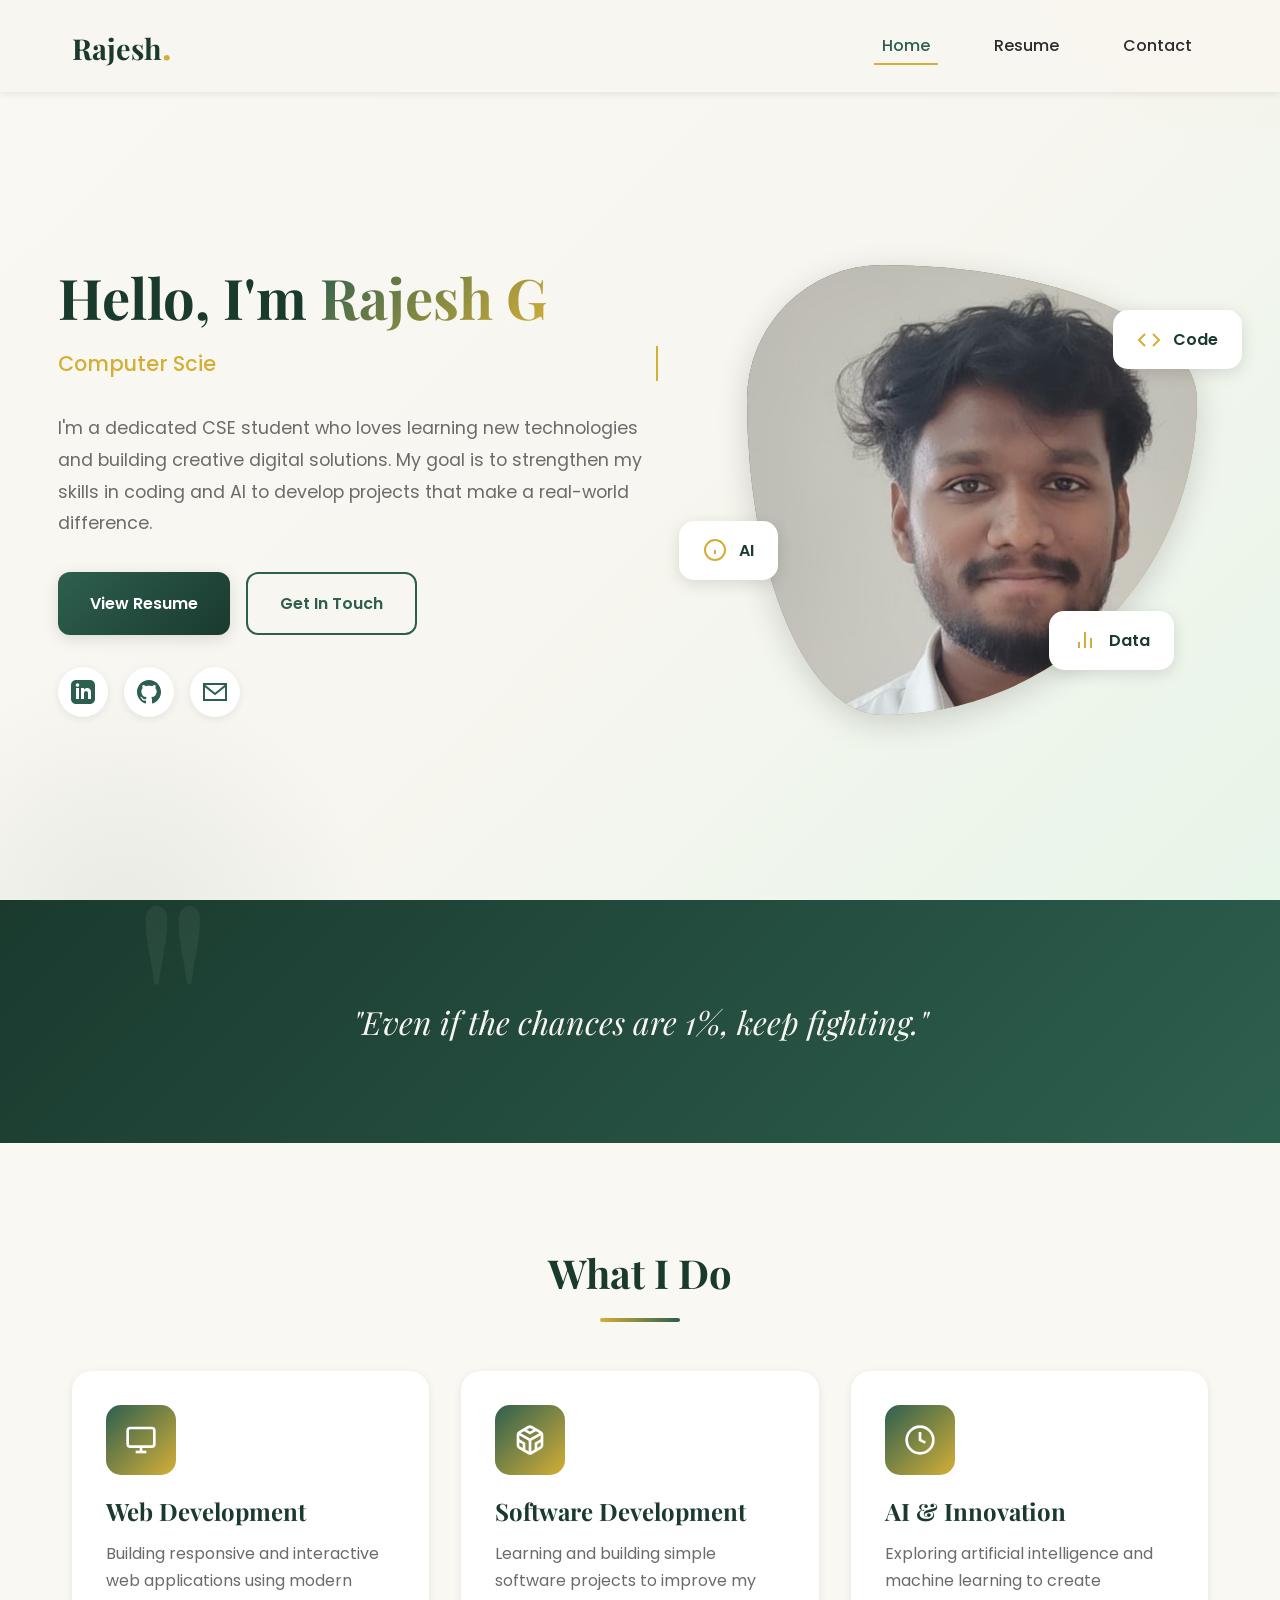
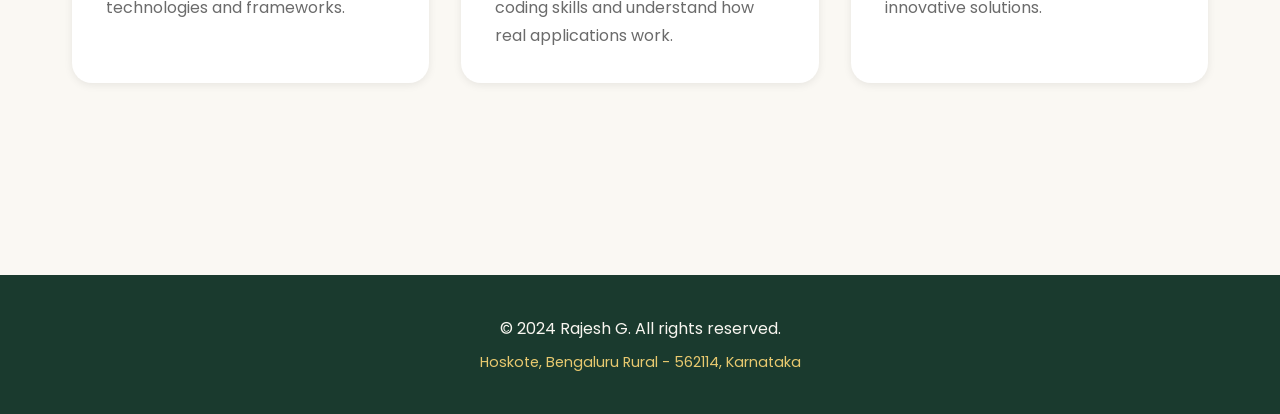
==== index.html @ d1fc24f6 "Add files via upload" ====
<!DOCTYPE html>
<html lang="en">
<head>
    <meta charset="UTF-8">
    <meta name="viewport" content="width=device-width, initial-scale=1.0">
    <title>Rajesh G - Portfolio</title>
    <link rel="stylesheet" href="styles.css">
    <link rel="preconnect" href="https://fonts.googleapis.com">
    <link rel="preconnect" href="https://fonts.gstatic.com" crossorigin>
    <link href="https://fonts.googleapis.com/css2?family=Playfair+Display:wght@400;600;700&family=Poppins:wght@300;400;500;600;700&display=swap" rel="stylesheet">
</head>
<body>
    <!-- Navigation -->
    <nav class="navbar">
        <div class="nav-container">
            <div class="logo">
                <span class="logo-text">Rajesh<span class="logo-accent">.</span></span>
            </div>
            <ul class="nav-menu">
                <li><a href="index.html" class="nav-link active">Home</a></li>
                <li><a href="resume.html" class="nav-link">Resume</a></li>
                <li><a href="contact.html" class="nav-link">Contact</a></li>
            </ul>
            <div class="hamburger">
                <span></span>
                <span></span>
                <span></span>
            </div>
        </div>
    </nav>

    <!-- Hero Section -->
    <section class="hero">
        <div class="hero-background"></div>
        <div class="container hero-content">
            <div class="hero-text">
                <h1 class="hero-title">
                    Hello, I'm <span class="gradient-text">Rajesh G</span>
                </h1>
                <p class="hero-subtitle">Computer Science Engineering Student</p>
                <p class="hero-description">
                    I'm a dedicated CSE student who loves learning new technologies and building creative digital solutions. My goal is to strengthen my skills in coding and AI to develop projects that make a real-world difference.
                </p>
                <div class="hero-buttons">
                    <a href="resume.html" class="btn btn-primary">View Resume</a>
                    <a href="contact.html" class="btn btn-secondary">Get In Touch</a>
                </div>
                <div class="social-links">
                    <a href="https://www.linkedin.com/in/rajesh-g-004972327/" target="_blank" class="social-icon">
                        <svg xmlns="http://www.w3.org/2000/svg" width="24" height="24" viewBox="0 0 24 24" fill="currentColor">
                            <path d="M19 0h-14c-2.761 0-5 2.239-5 5v14c0 2.761 2.239 5 5 5h14c2.762 0 5-2.239 5-5v-14c0-2.761-2.238-5-5-5zm-11 19h-3v-11h3v11zm-1.5-12.268c-.966 0-1.75-.79-1.75-1.764s.784-1.764 1.75-1.764 1.75.79 1.75 1.764-.783 1.764-1.75 1.764zm13.5 12.268h-3v-5.604c0-3.368-4-3.113-4 0v5.604h-3v-11h3v1.765c1.396-2.586 7-2.777 7 2.476v6.759z"/>
                        </svg>
                    </a>
                    <a href="https://github.com/Rajeshkumar80" target="_blank" class="social-icon">
                        <svg xmlns="http://www.w3.org/2000/svg" width="24" height="24" viewBox="0 0 24 24" fill="currentColor">
                            <path d="M12 0c-6.626 0-12 5.373-12 12 0 5.302 3.438 9.8 8.207 11.387.599.111.793-.261.793-.577v-2.234c-3.338.726-4.033-1.416-4.033-1.416-.546-1.387-1.333-1.756-1.333-1.756-1.089-.745.083-.729.083-.729 1.205.084 1.839 1.237 1.839 1.237 1.07 1.834 2.807 1.304 3.492.997.107-.775.418-1.305.762-1.604-2.665-.305-5.467-1.334-5.467-5.931 0-1.311.469-2.381 1.236-3.221-.124-.303-.535-1.524.117-3.176 0 0 1.008-.322 3.301 1.23.957-.266 1.983-.399 3.003-.404 1.02.005 2.047.138 3.006.404 2.291-1.552 3.297-1.23 3.297-1.23.653 1.653.242 2.874.118 3.176.77.84 1.235 1.911 1.235 3.221 0 4.609-2.807 5.624-5.479 5.921.43.372.823 1.102.823 2.222v3.293c0 .319.192.694.801.576 4.765-1.589 8.199-6.086 8.199-11.386 0-6.627-5.373-12-12-12z"/>
                        </svg>
                    </a>
                    <a href="mailto:rajesh752791@gmail.com" class="social-icon">
                        <svg xmlns="http://www.w3.org/2000/svg" width="24" height="24" viewBox="0 0 24 24" fill="currentColor">
                            <path d="M0 3v18h24v-18h-24zm21.518 2l-9.518 7.713-9.518-7.713h19.036zm-19.518 14v-11.817l10 8.104 10-8.104v11.817h-20z"/>
                        </svg>
                    </a>
                </div>
            </div>
            <div class="hero-image">
                <div class="image-wrapper">
                    <div class="image-placeholder">
                        <!-- Replace this div with your photo -->
                        <img src="profile.jpg" alt="Rajesh G" class="profile-photo">
                    </div>
                    <div class="floating-card card-1">
                        <svg xmlns="http://www.w3.org/2000/svg" width="24" height="24" viewBox="0 0 24 24" fill="none" stroke="currentColor" stroke-width="2">
                            <polyline points="16 18 22 12 16 6"></polyline>
                            <polyline points="8 6 2 12 8 18"></polyline>
                        </svg>
                        <span>Code</span>
                    </div>
                    <div class="floating-card card-2">
                        <svg xmlns="http://www.w3.org/2000/svg" width="24" height="24" viewBox="0 0 24 24" fill="none" stroke="currentColor" stroke-width="2">
                            <circle cx="12" cy="12" r="10"></circle>
                            <path d="M12 16v-4"></path>
                            <path d="M12 8h.01"></path>
                        </svg>
                        <span>AI</span>
                    </div>
                    <div class="floating-card card-3">
                        <svg xmlns="http://www.w3.org/2000/svg" width="24" height="24" viewBox="0 0 24 24" fill="none" stroke="currentColor" stroke-width="2">
                            <path d="M18 20V10"></path>
                            <path d="M12 20V4"></path>
                            <path d="M6 20v-6"></path>
                        </svg>
                        <span>Data</span>
                    </div>
                </div>
            </div>
        </div>
    </section>

    <!-- Quote Section -->
    <section class="quote-section">
        <div class="container">
            <blockquote class="quote">
                <p>"Even if the chances are 1%, keep fighting."</p>
            </blockquote>
        </div>
    </section>

    <!-- Highlights Section -->
    <section class="highlights">
        <div class="container">
            <h2 class="section-title">What I Do</h2>
            <div class="highlights-grid">
                <div class="highlight-card">
                    <div class="highlight-icon">
                        <svg xmlns="http://www.w3.org/2000/svg" width="32" height="32" viewBox="0 0 24 24" fill="none" stroke="currentColor" stroke-width="2">
                            <rect x="2" y="3" width="20" height="14" rx="2" ry="2"></rect>
                            <line x1="8" y1="21" x2="16" y2="21"></line>
                            <line x1="12" y1="17" x2="12" y2="21"></line>
                        </svg>
                    </div>
                    <h3>Web Development</h3>
                    <p>Building responsive and interactive web applications using modern technologies and frameworks.</p>
                </div>
                <div class="highlight-card">
                    <div class="highlight-icon">
                        <svg xmlns="http://www.w3.org/2000/svg" width="32" height="32" viewBox="0 0 24 24" fill="none" stroke="currentColor" stroke-width="2">
                            <path d="M21 16V8a2 2 0 0 0-1-1.73l-7-4a2 2 0 0 0-2 0l-7 4A2 2 0 0 0 3 8v8a2 2 0 0 0 1 1.73l7 4a2 2 0 0 0 2 0l7-4A2 2 0 0 0 21 16z"></path>
                            <polyline points="7.5 4.21 12 6.81 16.5 4.21"></polyline>
                            <polyline points="7.5 19.79 7.5 14.6 3 12"></polyline>
                            <polyline points="21 12 16.5 14.6 16.5 19.79"></polyline>
                            <polyline points="3.27 6.96 12 12.01 20.73 6.96"></polyline>
                            <line x1="12" y1="22.08" x2="12" y2="12"></line>
                        </svg>
                    </div>
                   <h3>Software Development</h3>
                    <p>Learning and building simple software projects to improve my coding skills and understand how real applications work.</p>
                </div>
                <div class="highlight-card">
                    <div class="highlight-icon">
                        <svg xmlns="http://www.w3.org/2000/svg" width="32" height="32" viewBox="0 0 24 24" fill="none" stroke="currentColor" stroke-width="2">
                            <circle cx="12" cy="12" r="10"></circle>
                            <path d="M12 6v6l4 2"></path>
                        </svg>
                    </div>
                    <h3>AI & Innovation</h3>
                    <p>Exploring artificial intelligence and machine learning to create innovative solutions.</p>
                </div>
            </div>
        </div>
    </section>

    <!-- Footer -->
    <footer class="footer">
        <div class="container">
            <div class="footer-content">
                <p>&copy; 2024 Rajesh G. All rights reserved.</p>
                <p class="footer-location">Hoskote, Bengaluru Rural - 562114, Karnataka</p>
            </div>
        </div>
    </footer>

    <script src="script.js"></script>
</body>
</html>
---- styles.css ----
/* ===== CSS RESET & BASE STYLES ===== */
* {
    margin: 0;
    padding: 0;
    box-sizing: border-box;
}

:root {
    /* Elegant & Sophisticated Color Palette */
    --primary-dark: #1a3a2e;
    --primary-green: #2d5f4f;
    --accent-gold: #d4af37;
    --accent-gold-light: #e8c96f;
    --ivory: #f8f6f0;
    --cream: #faf8f3;
    --charcoal: #2c2c2c;
    --grey: #6b6b6b;
    --light-grey: #e0e0e0;
    --white: #ffffff;
    
    /* Typography */
    --font-heading: 'Playfair Display', serif;
    --font-body: 'Poppins', sans-serif;
    
    /* Spacing */
    --spacing-xs: 0.5rem;
    --spacing-sm: 1rem;
    --spacing-md: 2rem;
    --spacing-lg: 4rem;
    --spacing-xl: 6rem;
    
    /* Shadows */
    --shadow-sm: 0 2px 8px rgba(0, 0, 0, 0.08);
    --shadow-md: 0 4px 16px rgba(0, 0, 0, 0.12);
    --shadow-lg: 0 8px 32px rgba(0, 0, 0, 0.16);
    --shadow-gold: 0 4px 20px rgba(212, 175, 55, 0.2);
    
    /* Transitions */
    --transition-fast: 0.2s ease;
    --transition-base: 0.3s ease;
    --transition-slow: 0.5s ease;
}

html {
    scroll-behavior: smooth;
}

body {
    font-family: var(--font-body);
    font-size: 16px;
    line-height: 1.7;
    color: var(--charcoal);
    background-color: var(--cream);
    overflow-x: hidden;
}

.container {
    max-width: 1200px;
    margin: 0 auto;
    padding: 0 var(--spacing-md);
}

/* ===== NAVIGATION ===== */
.navbar {
    position: fixed;
    top: 0;
    left: 0;
    right: 0;
    background: rgba(248, 246, 240, 0.95);
    backdrop-filter: blur(10px);
    z-index: 1000;
    box-shadow: var(--shadow-sm);
    transition: var(--transition-base);
}

.nav-container {
    max-width: 1200px;
    margin: 0 auto;
    padding: 1rem var(--spacing-md);
    display: flex;
    justify-content: space-between;
    align-items: center;
}

.logo-text {
    font-family: var(--font-heading);
    font-size: 1.8rem;
    font-weight: 700;
    color: var(--primary-dark);
    transition: var(--transition-base);
}

.logo-accent {
    color: var(--accent-gold);
    font-size: 2.2rem;
}

.logo-text:hover {
    color: var(--primary-green);
}

.nav-menu {
    display: flex;
    list-style: none;
    gap: var(--spacing-md);
}

.nav-link {
    font-weight: 500;
    color: var(--charcoal);
    text-decoration: none;
    padding: 0.5rem 1rem;
    border-radius: 8px;
    transition: var(--transition-base);
    position: relative;
}

.nav-link::after {
    content: '';
    position: absolute;
    bottom: 0;
    left: 50%;
    width: 0;
    height: 2px;
    background: var(--accent-gold);
    transition: var(--transition-base);
    transform: translateX(-50%);
}

.nav-link:hover::after,
.nav-link.active::after {
    width: 80%;
}

.nav-link:hover,
.nav-link.active {
    color: var(--primary-green);
}

.hamburger {
    display: none;
    flex-direction: column;
    cursor: pointer;
    gap: 5px;
}

.hamburger span {
    width: 25px;
    height: 3px;
    background: var(--primary-dark);
    border-radius: 3px;
    transition: var(--transition-base);
}

/* ===== HERO SECTION ===== */
.hero {
    min-height: 100vh;
    display: flex;
    align-items: center;
    position: relative;
    padding-top: 80px;
    overflow: hidden;
}

.hero-background {
    position: absolute;
    top: 0;
    left: 0;
    right: 0;
    bottom: 0;
    background: linear-gradient(135deg, var(--cream) 0%, var(--ivory) 50%, #e8f5e9 100%);
    z-index: -1;
}

.hero-background::before {
    content: '';
    position: absolute;
    top: -50%;
    right: -20%;
    width: 600px;
    height: 600px;
    background: radial-gradient(circle, rgba(212, 175, 55, 0.1) 0%, transparent 70%);
    border-radius: 50%;
    animation: float 6s ease-in-out infinite;
}

.hero-background::after {
    content: '';
    position: absolute;
    bottom: -30%;
    left: -10%;
    width: 500px;
    height: 500px;
    background: radial-gradient(circle, rgba(45, 95, 79, 0.08) 0%, transparent 70%);
    border-radius: 50%;
    animation: float 8s ease-in-out infinite reverse;
}

.hero-content {
    display: grid;
    grid-template-columns: 1.2fr 1fr;
    gap: var(--spacing-lg);
    align-items: center;
    padding: var(--spacing-lg) 0;
}

.hero-text {
    animation: fadeInUp 1s ease;
}

.hero-title {
    font-family: var(--font-heading);
    font-size: 3.5rem;
    font-weight: 700;
    color: var(--primary-dark);
    line-height: 1.2;
    margin-bottom: var(--spacing-sm);
}

.gradient-text {
    background: linear-gradient(135deg, var(--primary-green) 0%, var(--accent-gold) 100%);
    -webkit-background-clip: text;
    -webkit-text-fill-color: transparent;
    background-clip: text;
}

.hero-subtitle {
    font-size: 1.3rem;
    color: var(--accent-gold);
    margin-bottom: var(--spacing-md);
    font-weight: 500;
}

.hero-description {
    font-size: 1.1rem;
    color: var(--grey);
    line-height: 1.8;
    margin-bottom: var(--spacing-md);
    max-width: 600px;
}

.hero-buttons {
    display: flex;
    gap: var(--spacing-sm);
    margin-bottom: var(--spacing-md);
}

.btn {
    padding: 1rem 2rem;
    border-radius: 12px;
    text-decoration: none;
    font-weight: 600;
    transition: all var(--transition-base);
    display: inline-flex;
    align-items: center;
    gap: 0.5rem;
    cursor: pointer;
    border: none;
    font-size: 1rem;
}

.btn-primary {
    background: linear-gradient(135deg, var(--primary-green) 0%, var(--primary-dark) 100%);
    color: var(--white);
    box-shadow: var(--shadow-md);
}

.btn-primary:hover {
    transform: translateY(-3px);
    box-shadow: var(--shadow-lg);
}

.btn-secondary {
    background: transparent;
    color: var(--primary-green);
    border: 2px solid var(--primary-green);
}

.btn-secondary:hover {
    background: var(--primary-green);
    color: var(--white);
    transform: translateY(-3px);
}

.social-links {
    display: flex;
    gap: var(--spacing-sm);
}

.social-icon {
    width: 50px;
    height: 50px;
    background: var(--white);
    border-radius: 50%;
    display: flex;
    align-items: center;
    justify-content: center;
    color: var(--primary-green);
    transition: all var(--transition-base);
    box-shadow: var(--shadow-sm);
}

.social-icon:hover {
    background: var(--accent-gold);
    color: var(--white);
    transform: translateY(-5px) rotate(5deg);
    box-shadow: var(--shadow-gold);
}

/* ===== HERO IMAGE ===== */
.hero-image {
    position: relative;
    animation: fadeInRight 1s ease;
}

.image-wrapper {
    position: relative;
    width: 100%;
    max-width: 450px;
    margin: 0 auto;
}

.image-placeholder {
    width: 100%;
    aspect-ratio: 1;
    border-radius: 30% 70% 70% 30% / 30% 30% 70% 70%;
    overflow: hidden;
    background: linear-gradient(135deg, var(--primary-green) 0%, var(--accent-gold) 100%);
    box-shadow: var(--shadow-lg);
    animation: morph 8s ease-in-out infinite;
    position: relative;
}

.profile-photo {
    width: 100%;
    height: 100%;
    object-fit: cover;
}

.floating-card {
    position: absolute;
    background: var(--white);
    padding: 1rem 1.5rem;
    border-radius: 15px;
    box-shadow: var(--shadow-md);
    display: flex;
    align-items: center;
    gap: 0.75rem;
    font-weight: 600;
    color: var(--primary-dark);
    animation: float 3s ease-in-out infinite;
}

.floating-card svg {
    color: var(--accent-gold);
}

.card-1 {
    top: 10%;
    right: -10%;
    animation-delay: 0s;
}

.card-2 {
    bottom: 30%;
    left: -15%;
    animation-delay: 1s;
}

.card-3 {
    bottom: 10%;
    right: 5%;
    animation-delay: 2s;
}

/* ===== QUOTE SECTION ===== */
.quote-section {
    padding: var(--spacing-xl) 0;
    background: linear-gradient(135deg, var(--primary-dark) 0%, var(--primary-green) 100%);
    position: relative;
    overflow: hidden;
}

.quote-section::before {
    content: '"';
    position: absolute;
    top: -50px;
    left: 10%;
    font-size: 300px;
    font-family: var(--font-heading);
    color: rgba(255, 255, 255, 0.05);
    line-height: 1;
}

.quote {
    text-align: center;
    position: relative;
    z-index: 1;
}

.quote p {
    font-family: var(--font-heading);
    font-size: 2rem;
    color: var(--ivory);
    font-style: italic;
    max-width: 800px;
    margin: 0 auto;
    line-height: 1.6;
}

/* ===== HIGHLIGHTS SECTION ===== */
.highlights {
    padding: var(--spacing-xl) 0;
}

.section-title {
    font-family: var(--font-heading);
    font-size: 2.5rem;
    color: var(--primary-dark);
    text-align: center;
    margin-bottom: var(--spacing-lg);
    position: relative;
}

.section-title::after {
    content: '';
    position: absolute;
    bottom: -15px;
    left: 50%;
    transform: translateX(-50%);
    width: 80px;
    height: 4px;
    background: linear-gradient(90deg, var(--accent-gold) 0%, var(--primary-green) 100%);
    border-radius: 2px;
}

.highlights-grid {
    display: grid;
    grid-template-columns: repeat(auto-fit, minmax(300px, 1fr));
    gap: var(--spacing-md);
    margin-top: var(--spacing-lg);
}

.highlight-card {
    background: var(--white);
    padding: var(--spacing-md);
    border-radius: 20px;
    box-shadow: var(--shadow-sm);
    transition: all var(--transition-base);
    border: 2px solid transparent;
}

.highlight-card:hover {
    transform: translateY(-10px);
    box-shadow: var(--shadow-lg);
    border-color: var(--accent-gold);
}

.highlight-icon {
    width: 70px;
    height: 70px;
    background: linear-gradient(135deg, var(--primary-green) 0%, var(--accent-gold) 100%);
    border-radius: 15px;
    display: flex;
    align-items: center;
    justify-content: center;
    color: var(--white);
    margin-bottom: var(--spacing-sm);
    transition: var(--transition-base);
}

.highlight-card:hover .highlight-icon {
    transform: rotate(5deg) scale(1.1);
}

.highlight-card h3 {
    font-family: var(--font-heading);
    font-size: 1.5rem;
    color: var(--primary-dark);
    margin-bottom: var(--spacing-xs);
}

.highlight-card p {
    color: var(--grey);
    line-height: 1.7;
}

/* ===== PAGE HEADER ===== */
.page-header {
    padding: 8rem 0 4rem;
    background: linear-gradient(135deg, var(--ivory) 0%, var(--cream) 100%);
    text-align: center;
    position: relative;
    overflow: hidden;
}

.page-header::before {
    content: '';
    position: absolute;
    top: 0;
    right: 0;
    width: 400px;
    height: 400px;
    background: radial-gradient(circle, rgba(212, 175, 55, 0.1) 0%, transparent 70%);
    border-radius: 50%;
}

.page-title {
    font-family: var(--font-heading);
    font-size: 3rem;
    color: var(--primary-dark);
    margin-bottom: var(--spacing-sm);
}

.page-subtitle {
    font-size: 1.2rem;
    color: var(--grey);
}

/* ===== RESUME SECTION ===== */
.resume-section {
    padding: var(--spacing-xl) 0;
}

.resume-block {
    margin-bottom: var(--spacing-lg);
    opacity: 0;
    transform: translateY(30px);
    transition: all 0.6s ease;
}

.resume-block.fade-in {
    opacity: 1;
    transform: translateY(0);
}

.block-header {
    margin-bottom: var(--spacing-md);
    position: relative;
}

.block-title {
    font-family: var(--font-heading);
    font-size: 2rem;
    color: var(--primary-dark);
    display: inline-block;
    position: relative;
}

.title-line {
    height: 3px;
    width: 60px;
    background: linear-gradient(90deg, var(--accent-gold) 0%, var(--primary-green) 100%);
    margin-top: 0.5rem;
    border-radius: 2px;
}

/* ===== PERSONAL INFO ===== */
.personal-info-grid {
    display: grid;
    grid-template-columns: repeat(auto-fit, minmax(300px, 1fr));
    gap: var(--spacing-md);
    background: var(--white);
    padding: var(--spacing-md);
    border-radius: 20px;
    box-shadow: var(--shadow-sm);
}

.info-item {
    display: flex;
    flex-direction: column;
    gap: 0.5rem;
}

.info-label {
    font-weight: 600;
    color: var(--primary-green);
    font-size: 0.9rem;
    text-transform: uppercase;
    letter-spacing: 0.5px;
}

.info-value {
    color: var(--charcoal);
    font-size: 1.1rem;
}

.info-link {
    color: var(--accent-gold);
    text-decoration: none;
    transition: var(--transition-base);
}

.info-link:hover {
    color: var(--primary-green);
    text-decoration: underline;
}

/* ===== OBJECTIVE ===== */
.objective-text {
    background: var(--white);
    padding: var(--spacing-md);
    border-radius: 20px;
    box-shadow: var(--shadow-sm);
    font-size: 1.1rem;
    line-height: 1.8;
    color: var(--grey);
    border-left: 4px solid var(--accent-gold);
}

/* ===== TIMELINE (EDUCATION) ===== */
.timeline {
    position: relative;
    padding-left: 50px;
}

.timeline::before {
    content: '';
    position: absolute;
    left: 20px;
    top: 0;
    bottom: 0;
    width: 3px;
    background: linear-gradient(180deg, var(--accent-gold) 0%, var(--primary-green) 100%);
}

.timeline-item {
    position: relative;
    margin-bottom: var(--spacing-lg);
}

.timeline-dot {
    position: absolute;
    left: -38px;
    top: 5px;
    width: 20px;
    height: 20px;
    background: var(--accent-gold);
    border-radius: 50%;
    border: 4px solid var(--cream);
    box-shadow: 0 0 0 4px var(--accent-gold-light);
    transition: var(--transition-base);
}

.timeline-item:hover .timeline-dot {
    transform: scale(1.3);
    box-shadow: 0 0 0 6px rgba(212, 175, 55, 0.2);
}

.timeline-content {
    background: var(--white);
    padding: var(--spacing-md);
    border-radius: 20px;
    box-shadow: var(--shadow-sm);
    transition: var(--transition-base);
}

.timeline-item:hover .timeline-content {
    transform: translateX(10px);
    box-shadow: var(--shadow-md);
}

.timeline-date {
    display: inline-block;
    padding: 0.4rem 1rem;
    background: linear-gradient(135deg, var(--primary-green) 0%, var(--accent-gold) 100%);
    color: var(--white);
    border-radius: 20px;
    font-size: 0.9rem;
    font-weight: 600;
    margin-bottom: var(--spacing-sm);
}

.timeline-title {
    font-family: var(--font-heading);
    font-size: 1.4rem;
    color: var(--primary-dark);
    margin-bottom: 0.3rem;
}

.timeline-subtitle {
    color: var(--accent-gold);
    font-weight: 600;
    margin-bottom: 0.5rem;
}

.timeline-institution {
    color: var(--grey);
    font-weight: 500;
    margin-bottom: 0.5rem;
}

.timeline-description {
    color: var(--grey);
    line-height: 1.7;
}

/* ===== SKILLS ===== */
.skills-container {
    display: flex;
    flex-direction: column;
    gap: var(--spacing-md);
}

.skills-category {
    background: var(--white);
    padding: var(--spacing-md);
    border-radius: 20px;
    box-shadow: var(--shadow-sm);
}

.category-title {
    font-family: var(--font-heading);
    font-size: 1.3rem;
    color: var(--primary-green);
    margin-bottom: var(--spacing-sm);
}

.skills-grid {
    display: flex;
    flex-wrap: wrap;
    gap: 0.75rem;
}

.skill-tag {
    padding: 0.6rem 1.2rem;
    background: var(--ivory);
    color: var(--primary-dark);
    border-radius: 25px;
    font-size: 0.95rem;
    font-weight: 500;
    transition: all var(--transition-base);
    border: 2px solid transparent;
}

.skill-tag:hover {
    background: linear-gradient(135deg, var(--primary-green) 0%, var(--accent-gold) 100%);
    color: var(--white);
    transform: translateY(-3px);
    box-shadow: var(--shadow-md);
}

/* ===== EXPERIENCE ===== */
.experience-card {
    background: var(--white);
    padding: var(--spacing-md);
    border-radius: 20px;
    box-shadow: var(--shadow-sm);
    transition: var(--transition-base);
    border-left: 4px solid var(--accent-gold);
}

.experience-card:hover {
    box-shadow: var(--shadow-md);
    transform: translateX(5px);
}

.experience-header {
    display: flex;
    justify-content: space-between;
    align-items: start;
    margin-bottom: var(--spacing-sm);
    flex-wrap: wrap;
    gap: var(--spacing-sm);
}

.experience-title {
    font-family: var(--font-heading);
    font-size: 1.5rem;
    color: var(--primary-dark);
}

.experience-company {
    color: var(--accent-gold);
    font-weight: 600;
    margin-top: 0.3rem;
}

.experience-duration {
    padding: 0.5rem 1rem;
    background: var(--ivory);
    color: var(--primary-green);
    border-radius: 20px;
    font-weight: 600;
    font-size: 0.9rem;
}

.experience-description {
    color: var(--grey);
    line-height: 1.8;
}

.experience-highlights {
    margin-top: var(--spacing-sm);
    padding-left: 1.5rem;
}

.experience-highlights li {
    margin-bottom: 0.5rem;
    color: var(--grey);
}

/* ===== PROJECTS ===== */
.projects-grid {
    display: grid;
    grid-template-columns: repeat(auto-fit, minmax(350px, 1fr));
    gap: var(--spacing-md);
}

.project-card {
    background: var(--white);
    padding: var(--spacing-md);
    border-radius: 20px;
    box-shadow: var(--shadow-sm);
    transition: all var(--transition-base);
    border-top: 4px solid var(--accent-gold);
}

.project-card:hover {
    transform: translateY(-10px);
    box-shadow: var(--shadow-lg);
}

.project-header {
    display: flex;
    justify-content: space-between;
    align-items: start;
    margin-bottom: var(--spacing-sm);
    gap: var(--spacing-sm);
}

.project-title {
    font-family: var(--font-heading);
    font-size: 1.3rem;
    color: var(--primary-dark);
    line-height: 1.3;
}

.project-status {
    padding: 0.4rem 0.8rem;
    border-radius: 20px;
    font-size: 0.8rem;
    font-weight: 600;
    white-space: nowrap;
}

.project-status.completed {
    background: #e8f5e9;
    color: #2e7d32;
}

.project-status.in-progress {
    background: #fff3e0;
    color: #e65100;
}

.project-description {
    color: var(--grey);
    line-height: 1.7;
    margin-bottom: var(--spacing-sm);
}

.project-tech {
    display: flex;
    flex-wrap: wrap;
    gap: 0.5rem;
}

.tech-badge {
    padding: 0.4rem 0.8rem;
    background: var(--ivory);
    color: var(--primary-green);
    border-radius: 15px;
    font-size: 0.85rem;
    font-weight: 500;
}

/* ===== CONTACT SECTION ===== */
.contact-section {
    padding: var(--spacing-xl) 0;
}

.contact-grid {
    display: grid;
    grid-template-columns: 1fr 1.5fr;
    gap: var(--spacing-lg);
    align-items: start;
}

.contact-info {
    background: var(--white);
    padding: var(--spacing-md);
    border-radius: 20px;
    box-shadow: var(--shadow-sm);
    position: sticky;
    top: 100px;
}

.info-title {
    font-family: var(--font-heading);
    font-size: 1.8rem;
    color: var(--primary-dark);
    margin-bottom: var(--spacing-sm);
}

.info-description {
    color: var(--grey);
    line-height: 1.7;
    margin-bottom: var(--spacing-md);
}

.contact-details {
    display: flex;
    flex-direction: column;
    gap: var(--spacing-md);
    margin-bottom: var(--spacing-md);
}

.contact-item {
    display: flex;
    gap: var(--spacing-sm);
    align-items: start;
}

.contact-icon {
    width: 50px;
    height: 50px;
    background: linear-gradient(135deg, var(--primary-green) 0%, var(--accent-gold) 100%);
    border-radius: 15px;
    display: flex;
    align-items: center;
    justify-content: center;
    color: var(--white);
    flex-shrink: 0;
}

.contact-text h3 {
    font-size: 1.1rem;
    color: var(--primary-dark);
    margin-bottom: 0.3rem;
}

.contact-text p,
.contact-text a {
    color: var(--grey);
    text-decoration: none;
    transition: var(--transition-base);
}

.contact-text a:hover {
    color: var(--accent-gold);
}

.social-links-contact h3 {
    color: var(--primary-dark);
    margin-bottom: var(--spacing-sm);
}

.social-buttons {
    display: flex;
    gap: var(--spacing-sm);
}

.social-btn {
    flex: 1;
    padding: 0.8rem;
    border-radius: 12px;
    text-decoration: none;
    font-weight: 600;
    display: flex;
    align-items: center;
    justify-content: center;
    gap: 0.5rem;
    transition: all var(--transition-base);
}

.social-btn.linkedin {
    background: #0077b5;
    color: var(--white);
}

.social-btn.github {
    background: #333;
    color: var(--white);
}

.social-btn:hover {
    transform: translateY(-3px);
    box-shadow: var(--shadow-md);
}

/* ===== CONTACT FORM ===== */
.contact-form-wrapper {
    background: var(--white);
    padding: var(--spacing-md);
    border-radius: 20px;
    box-shadow: var(--shadow-sm);
}

.form-title {
    font-family: var(--font-heading);
    font-size: 1.8rem;
    color: var(--primary-dark);
    margin-bottom: var(--spacing-md);
}

.form-group {
    margin-bottom: var(--spacing-md);
}

.form-group label {
    display: block;
    font-weight: 600;
    color: var(--primary-dark);
    margin-bottom: 0.5rem;
}

.form-group input,
.form-group textarea {
    width: 100%;
    padding: 1rem;
    border: 2px solid var(--light-grey);
    border-radius: 12px;
    font-family: var(--font-body);
    font-size: 1rem;
    color: var(--charcoal);
    transition: all var(--transition-base);
    background: var(--ivory);
}

.form-group input:focus,
.form-group textarea:focus {
    outline: none;
    border-color: var(--accent-gold);
    background: var(--white);
    box-shadow: 0 0 0 4px rgba(212, 175, 55, 0.1);
}

.form-group textarea {
    resize: vertical;
    min-height: 150px;
}

.error-message {
    display: block;
    color: #d32f2f;
    font-size: 0.85rem;
    margin-top: 0.5rem;
    opacity: 0;
    transition: var(--transition-base);
}

.error-message.show {
    opacity: 1;
}

.btn-submit {
    width: 100%;
    justify-content: center;
    font-size: 1.1rem;
    cursor: pointer;
    position: relative;
    overflow: hidden;
}

.btn-submit:disabled {
    opacity: 0.6;
    cursor: not-allowed;
}

.btn-icon {
    transition: var(--transition-base);
}

.btn-submit:hover .btn-icon {
    transform: translateX(5px);
}

.success-message {
    display: none;
    align-items: center;
    gap: var(--spacing-sm);
    padding: 1rem;
    background: #e8f5e9;
    color: #2e7d32;
    border-radius: 12px;
    margin-top: var(--spacing-sm);
    font-weight: 500;
    animation: slideDown 0.5s ease;
}

.success-message.show {
    display: flex;
}

/* ===== FOOTER ===== */
.footer {
    background: var(--primary-dark);
    color: var(--ivory);
    padding: var(--spacing-md) 0;
    margin-top: var(--spacing-xl);
}

.footer-content {
    text-align: center;
}

.footer-content p {
    margin: 0.5rem 0;
}

.footer-location {
    color: var(--accent-gold-light);
    font-size: 0.9rem;
}

/* ===== ANIMATIONS ===== */
@keyframes fadeInUp {
    from {
        opacity: 0;
        transform: translateY(30px);
    }
    to {
        opacity: 1;
        transform: translateY(0);
    }
}

@keyframes fadeInRight {
    from {
        opacity: 0;
        transform: translateX(30px);
    }
    to {
        opacity: 1;
        transform: translateX(0);
    }
}

@keyframes float {
    0%, 100% {
        transform: translateY(0);
    }
    50% {
        transform: translateY(-20px);
    }
}

@keyframes morph {
    0%, 100% {
        border-radius: 30% 70% 70% 30% / 30% 30% 70% 70%;
    }
    25% {
        border-radius: 58% 42% 75% 25% / 76% 46% 54% 24%;
    }
    50% {
        border-radius: 50% 50% 33% 67% / 55% 27% 73% 45%;
    }
    75% {
        border-radius: 33% 67% 58% 42% / 63% 68% 32% 37%;
    }
}

@keyframes slideDown {
    from {
        opacity: 0;
        transform: translateY(-20px);
    }
    to {
        opacity: 1;
        transform: translateY(0);
    }
}

/* ===== RESPONSIVE DESIGN ===== */
@media (max-width: 968px) {
    .hero-content {
        grid-template-columns: 1fr;
        text-align: center;
    }
    
    .hero-image {
        order: -1;
    }
    
    .hero-text {
        display: flex;
        flex-direction: column;
        align-items: center;
    }
    
    .hero-title {
        font-size: 2.5rem;
    }
    
    .hero-buttons {
        justify-content: center;
    }
    
    .contact-grid {
        grid-template-columns: 1fr;
    }
    
    .contact-info {
        position: static;
    }
    
    .projects-grid {
        grid-template-columns: 1fr;
    }
}

@media (max-width: 768px) {
    .nav-menu {
        position: fixed;
        left: -100%;
        top: 70px;
        flex-direction: column;
        background: rgba(248, 246, 240, 0.98);
        width: 100%;
        text-align: center;
        transition: var(--transition-base);
        box-shadow: var(--shadow-lg);
        padding: var(--spacing-md) 0;
        backdrop-filter: blur(10px);
    }
    
    .nav-menu.active {
        left: 0;
    }
    
    .hamburger {
        display: flex;
    }
    
    .hamburger.active span:nth-child(1) {
        transform: rotate(45deg) translate(8px, 8px);
    }
    
    .hamburger.active span:nth-child(2) {
        opacity: 0;
    }
    
    .hamburger.active span:nth-child(3) {
        transform: rotate(-45deg) translate(8px, -8px);
    }
    
    .hero-title {
        font-size: 2rem;
    }
    
    .hero-subtitle {
        font-size: 1.1rem;
    }
    
    .hero-description {
        font-size: 1rem;
    }
    
    .hero-buttons {
        flex-direction: column;
        width: 100%;
    }
    
    .btn {
        width: 100%;
        justify-content: center;
    }
    
    .quote p {
        font-size: 1.5rem;
    }
    
    .highlights-grid {
        grid-template-columns: 1fr;
    }
    
    .page-title {
        font-size: 2rem;
    }
    
    .section-title {
        font-size: 2rem;
    }
    
    .personal-info-grid {
        grid-template-columns: 1fr;
    }
    
    .timeline {
        padding-left: 30px;
    }
    
    .timeline-dot {
        left: -28px;
        width: 16px;
        height: 16px;
    }
    
    .floating-card {
        display: none;
    }
    
    .experience-header {
        flex-direction: column;
    }
}

@media (max-width: 480px) {
    :root {
        --spacing-lg: 3rem;
        --spacing-xl: 4rem;
    }
    
    .container {
        padding: 0 var(--spacing-sm);
    }
    
    .hero-title {
        font-size: 1.8rem;
    }
    
    .logo-text {
        font-size: 1.5rem;
    }
    
    .btn {
        padding: 0.8rem 1.5rem;
        font-size: 0.95rem;
    }
    
    .hero-buttons {
        gap: 0.75rem;
    }
    
    .social-links {
        justify-content: center;
    }
    
    .image-placeholder {
        max-width: 300px;
    }
}

/* ===== UTILITY CLASSES ===== */
.fade-in {
    animation: fadeInUp 0.8s ease;
}

/* ===== SMOOTH SCROLL BEHAVIOR ===== */
html {
    scroll-padding-top: 80px;
}

/* ===== SELECTION STYLES ===== */
::selection {
    background: var(--accent-gold);
    color: var(--white);
}

::-moz-selection {
    background: var(--accent-gold);
    color: var(--white);
}

/* ===== SCROLLBAR STYLES ===== */
::-webkit-scrollbar {
    width: 10px;
}

::-webkit-scrollbar-track {
    background: var(--ivory);
}

::-webkit-scrollbar-thumb {
    background: linear-gradient(180deg, var(--primary-green) 0%, var(--accent-gold) 100%);
    border-radius: 5px;
}

::-webkit-scrollbar-thumb:hover {
    background: var(--primary-dark);
}
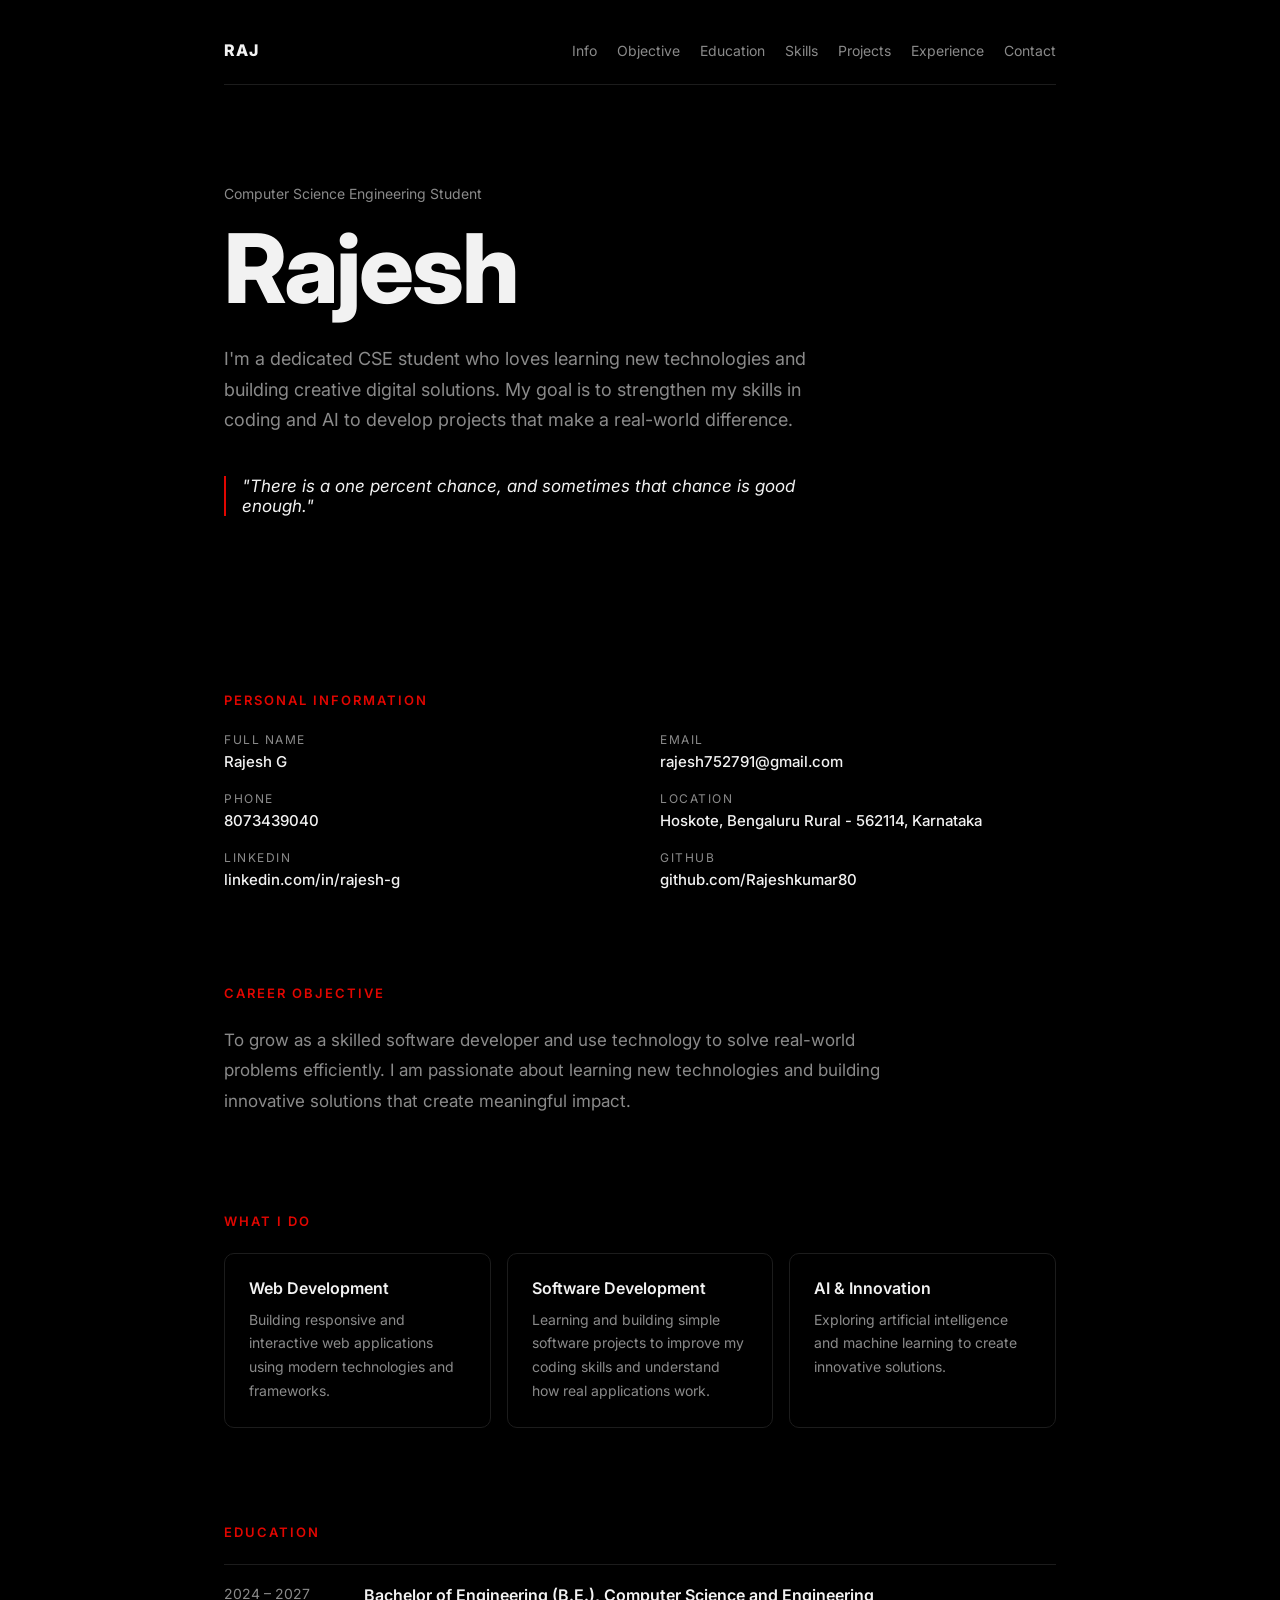
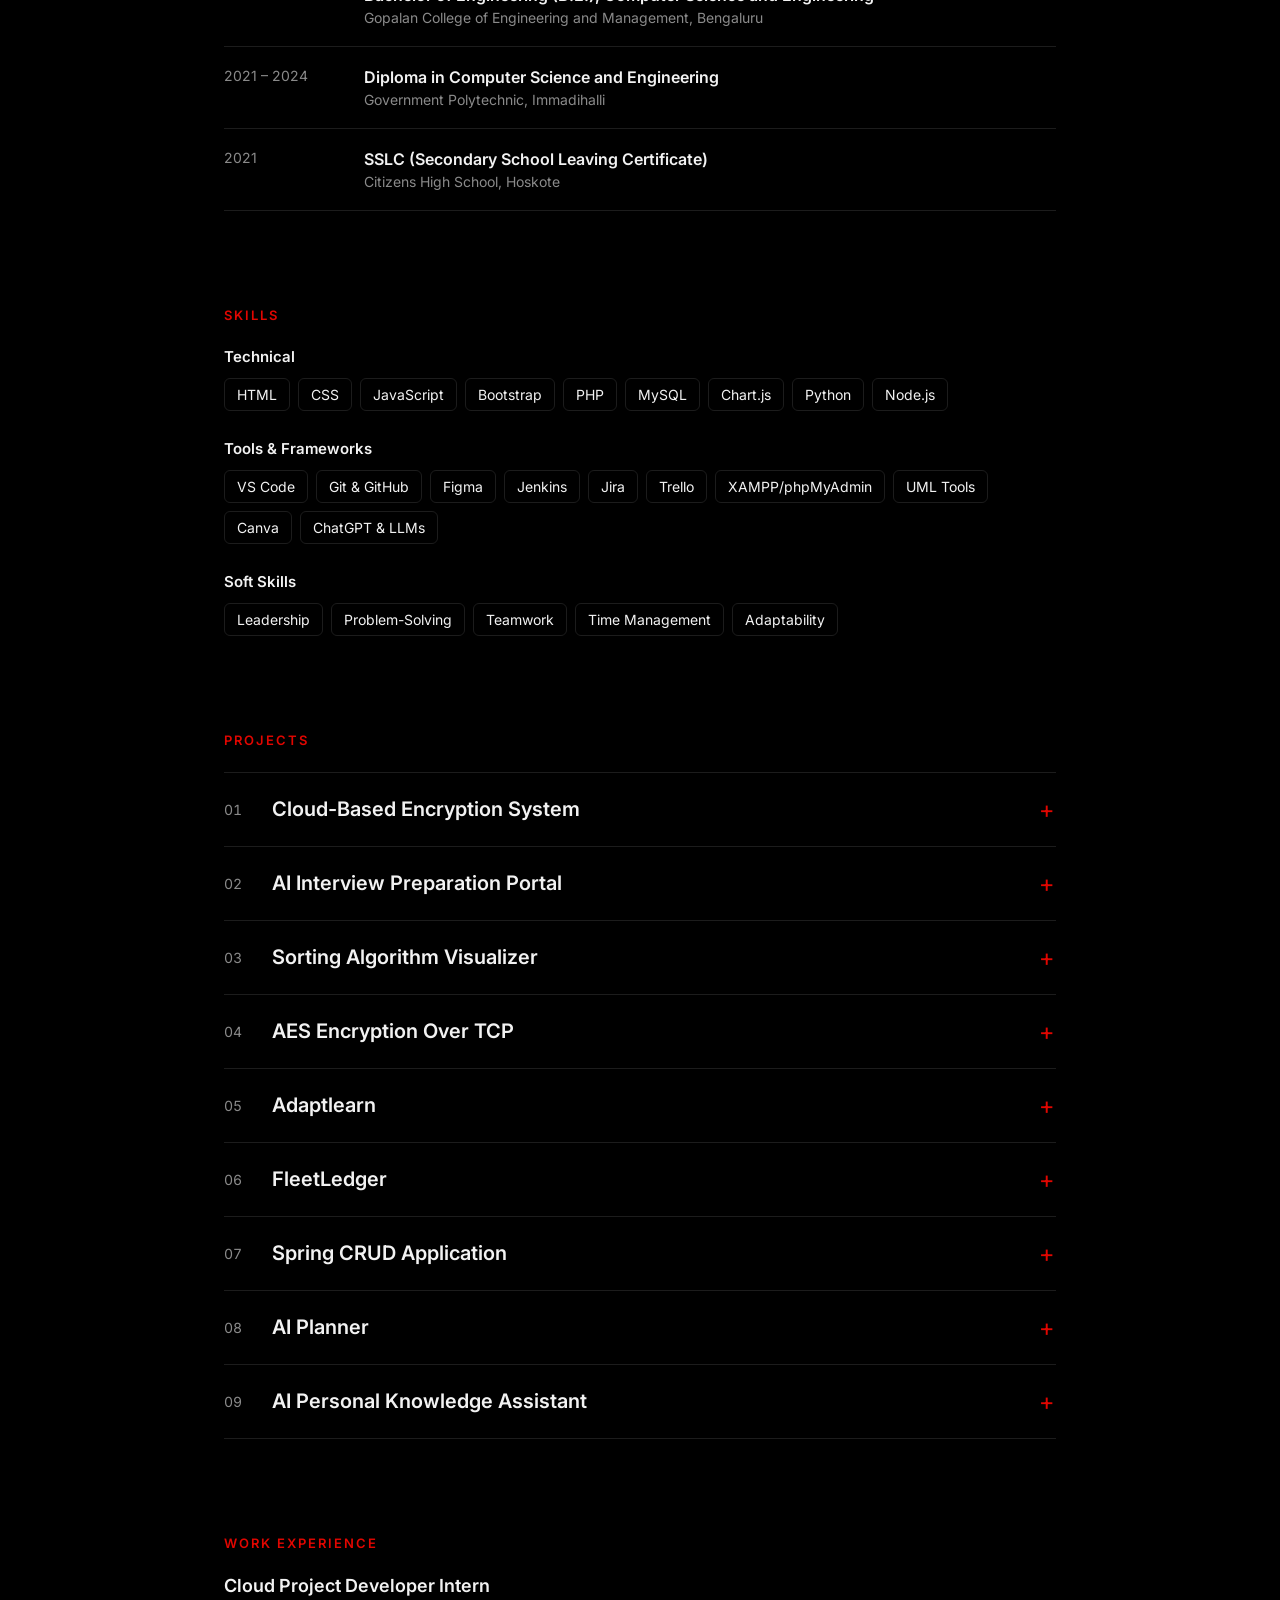
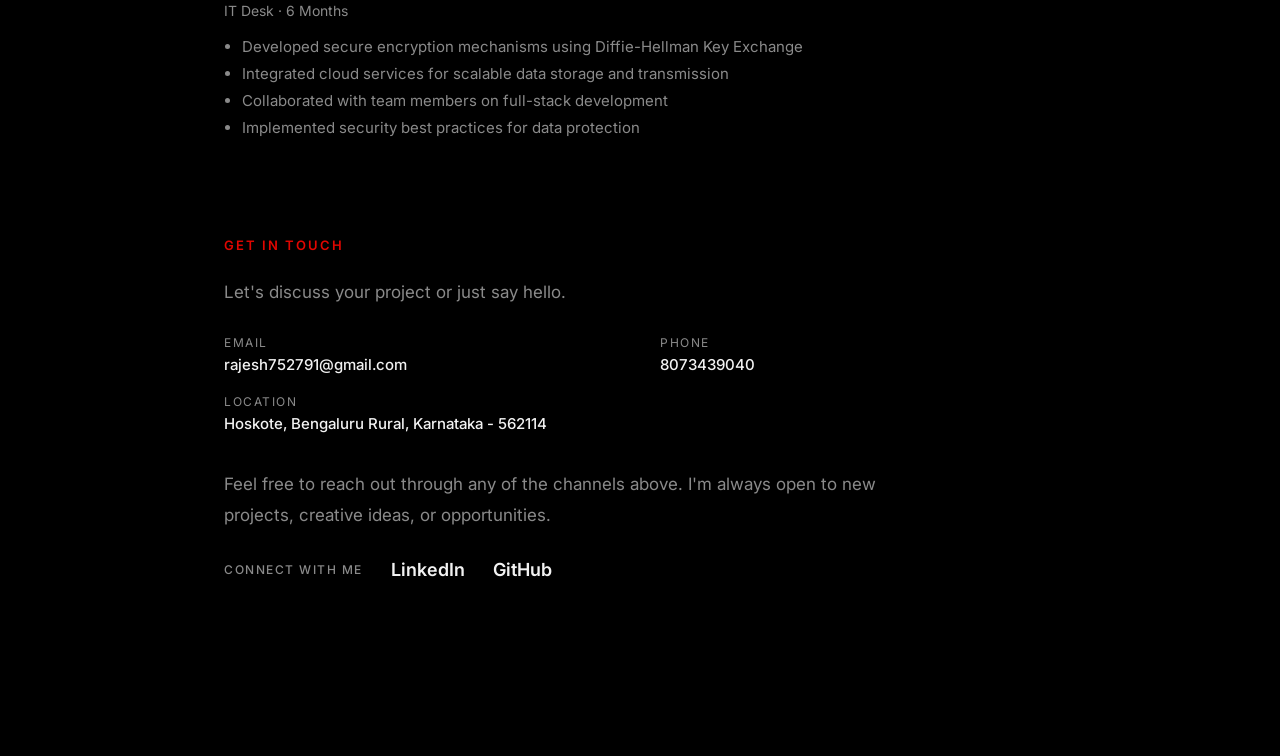
==== commit a1348de6: "Revamp portfolio layout and enhance content Updated the portfolio layout and content, including new " ====
--- a/index.html
+++ b/index.html
@@ -1,165 +1,263 @@
 <!DOCTYPE html>
 <html lang="en">
 <head>
-    <meta charset="UTF-8">
-    <meta name="viewport" content="width=device-width, initial-scale=1.0">
-    <title>Rajesh G - Portfolio</title>
-    <link rel="stylesheet" href="styles.css">
-    <link rel="preconnect" href="https://fonts.googleapis.com">
-    <link rel="preconnect" href="https://fonts.gstatic.com" crossorigin>
-    <link href="https://fonts.googleapis.com/css2?family=Playfair+Display:wght@400;600;700&family=Poppins:wght@300;400;500;600;700&display=swap" rel="stylesheet">
+<meta charset="UTF-8">
+<meta name="viewport" content="width=device-width,initial-scale=1">
+<title>Rajesh  | Portfolio</title>
+<meta name="description" content="Rajesh G, Computer Science Engineering student building software and AI projects.">
+<link rel="preconnect" href="https://fonts.googleapis.com">
+<link rel="preconnect" href="https://fonts.gstatic.com" crossorigin>
+<link href="https://fonts.googleapis.com/css2?family=Inter:wght@400;500;600;800&display=swap" rel="stylesheet">
+<style>
+:root{--bg:#000;--fg:#f2f2f2;--mut:#8a8a8a;--red:#e10600;--line:#1c1c1c}
+*{box-sizing:border-box;margin:0;padding:0}
+html{background:var(--bg);color:var(--fg);font-family:Inter,system-ui,-apple-system,sans-serif;scroll-behavior:smooth}
+a{color:inherit;text-decoration:none}
+::selection{background:var(--red);color:#fff}
+ul,ol{list-style:none}
+.wrap{max-width:880px;margin:0 auto;padding:40px 24px 80px}
+.top{display:flex;justify-content:space-between;align-items:center;padding-bottom:24px;border-bottom:1px solid var(--line)}
+.mark{font-weight:800;letter-spacing:1px}
+nav a{margin-left:20px;color:var(--mut);font-size:14px;transition:color .2s}
+nav a:hover{color:var(--red)}
+.hero{padding:100px 0 80px}
+.kicker{color:var(--mut);font-size:14px;margin-bottom:18px}
+h1{font-size:clamp(48px,9vw,96px);font-weight:800;letter-spacing:-2px;line-height:1;transition:color .25s}
+.intro{margin-top:28px;font-size:18px;color:var(--mut);max-width:620px;line-height:1.7}
+.quote{margin-top:40px;padding-left:16px;border-left:2px solid var(--red);font-size:17px;font-style:italic;max-width:620px}
+section{margin-bottom:96px}
+h2{font-size:13px;text-transform:uppercase;letter-spacing:2px;color:var(--red);margin-bottom:24px;font-weight:600}
+.hl{transition:color .25s,transform .35s}
+.hl:hover{color:var(--red)}
+/* Personal info */
+.info{display:grid;grid-template-columns:1fr 1fr;gap:20px 40px}
+.info div span{display:block;color:var(--mut);font-size:12px;text-transform:uppercase;letter-spacing:1.5px;margin-bottom:4px}
+.info div b{font-weight:500;font-size:15px}
+.info a{font-weight:500;font-size:15px;transition:color .25s}
+.info a:hover{color:var(--red)}
+/* Objective / What I do */
+.objective{color:var(--mut);font-size:17px;line-height:1.8;max-width:680px}
+.cards{display:grid;grid-template-columns:repeat(3,1fr);gap:16px}
+.card{border:1px solid var(--line);border-radius:10px;padding:24px;transition:border-color .25s}
+.card:hover{border-color:var(--red)}
+.card h3{font-size:16px;font-weight:600;margin-bottom:10px}
+.card p{color:var(--mut);font-size:14px;line-height:1.7}
+/* Education */
+.edu{display:grid;grid-template-columns:120px 1fr;gap:6px 20px;padding:20px 0;border-top:1px solid var(--line)}
+.edu:last-child{border-bottom:1px solid var(--line)}
+.edu .yr{color:var(--mut);font-size:14px}
+.edu h3{font-size:16px;font-weight:600;width:fit-content}
+.edu p{color:var(--mut);font-size:14px;margin-top:4px}
+/* Skills */
+.skill-group{margin-bottom:28px}
+.skill-group h3{font-size:15px;font-weight:600;margin-bottom:12px}
+.tags{display:flex;flex-wrap:wrap;gap:8px}
+.tags span{font-size:14px;border:1px solid var(--line);padding:7px 12px;border-radius:6px;transition:border-color .2s,color .2s}
+.tags span{position:relative}
+.tags span[data-tip]:hover{border-color:var(--red);color:var(--red)}
+.tags span[data-tip]::after{content:attr(data-tip);position:absolute;left:50%;bottom:calc(100% + 10px);transform:translate(-50%,6px);width:max-content;max-width:240px;background:var(--red);color:#fff;font-size:13px;line-height:1.5;padding:9px 12px;border-radius:6px;opacity:0;pointer-events:none;transition:opacity .2s,transform .2s;z-index:10;white-space:normal;text-align:left}
+.tags span[data-tip]:hover::after{opacity:1;transform:translate(-50%,0)}
+/* Projects accordion */
+.item{border-top:1px solid var(--line)}
+.item:last-child{border-bottom:1px solid var(--line)}
+.head{width:100%;display:flex;align-items:center;gap:20px;padding:22px 0;background:none;border:0;color:inherit;font:inherit;text-align:left;cursor:pointer}
+.num{color:var(--mut);font-size:14px;width:28px;font-variant-numeric:tabular-nums}
+.name{flex:1;font-size:20px;font-weight:600;transition:color .25s,transform .35s}
+.plus{font-size:24px;color:var(--red);transition:transform .35s;width:20px;text-align:center}
+.head:hover .name{color:var(--red);transform:translateX(6px)}
+.item.open .plus{transform:rotate(45deg)}
+.panel{max-height:0;overflow:hidden;transition:max-height .45s ease}
+.panel-in{padding:0 0 26px 48px;color:var(--mut);line-height:1.7;max-width:680px}
+.panel-in p{margin-bottom:16px;font-size:15px}
+.stack{display:flex;flex-wrap:wrap;gap:8px;margin-bottom:18px}
+.stack span{font-size:13px;color:var(--fg);border:1px solid var(--line);padding:5px 10px;border-radius:6px}
+.go{color:var(--red);font-weight:600;font-size:14px;border-bottom:1px solid transparent;transition:border-color .2s}
+.go:hover{border-color:var(--red)}
+/* Experience */
+.exp h3{font-size:18px;font-weight:600;width:fit-content}
+.exp .meta{color:var(--mut);font-size:14px;margin:6px 0 14px}
+.exp ul{color:var(--mut);font-size:15px;line-height:1.8;padding-left:18px;list-style:disc}
+.connect{display:flex;gap:28px;align-items:center;flex-wrap:wrap;font-size:18px;font-weight:600}
+.connect span{color:var(--mut);font-size:12px;text-transform:uppercase;letter-spacing:1.5px;font-weight:500}
+.connect a:hover{color:var(--red)}
+.fade{opacity:0;transform:translateY(24px);animation:up .9s cubic-bezier(.2,.7,.2,1) forwards}
+.d1{animation-delay:.15s}.d2{animation-delay:.3s}.d3{animation-delay:.45s}
+@keyframes up{to{opacity:1;transform:none}}
+@media (max-width:700px){
+  .hero{padding:80px 0 60px}
+  .intro{font-size:16px}
+  .cards{grid-template-columns:1fr}
+  .info{grid-template-columns:1fr}
+  .edu{grid-template-columns:1fr}
+  .panel-in{padding-left:0}
+  nav a{margin-left:12px}
+}
+@media (prefers-reduced-motion:reduce){*{animation:none!important;transition:none!important}.fade{opacity:1;transform:none}}
+</style>
 </head>
 <body>
-    <!-- Navigation -->
-    <nav class="navbar">
-        <div class="nav-container">
-            <div class="logo">
-                <span class="logo-text">Rajesh<span class="logo-accent">.</span></span>
-            </div>
-            <ul class="nav-menu">
-                <li><a href="index.html" class="nav-link active">Home</a></li>
-                <li><a href="resume.html" class="nav-link">Resume</a></li>
-                <li><a href="contact.html" class="nav-link">Contact</a></li>
-            </ul>
-            <div class="hamburger">
-                <span></span>
-                <span></span>
-                <span></span>
-            </div>
-        </div>
-    </nav>
-
-    <!-- Hero Section -->
-    <section class="hero">
-        <div class="hero-background"></div>
-        <div class="container hero-content">
-            <div class="hero-text">
-                <h1 class="hero-title">
-                    Hello, I'm <span class="gradient-text">Rajesh G</span>
-                </h1>
-                <p class="hero-subtitle">Computer Science Engineering Student</p>
-                <p class="hero-description">
-                    I'm a dedicated CSE student who loves learning new technologies and building creative digital solutions. My goal is to strengthen my skills in coding and AI to develop projects that make a real-world difference.
-                </p>
-                <div class="hero-buttons">
-                    <a href="resume.html" class="btn btn-primary">View Resume</a>
-                    <a href="contact.html" class="btn btn-secondary">Get In Touch</a>
-                </div>
-                <div class="social-links">
-                    <a href="https://www.linkedin.com/in/rajesh-g-004972327/" target="_blank" class="social-icon">
-                        <svg xmlns="http://www.w3.org/2000/svg" width="24" height="24" viewBox="0 0 24 24" fill="currentColor">
-                            <path d="M19 0h-14c-2.761 0-5 2.239-5 5v14c0 2.761 2.239 5 5 5h14c2.762 0 5-2.239 5-5v-14c0-2.761-2.238-5-5-5zm-11 19h-3v-11h3v11zm-1.5-12.268c-.966 0-1.75-.79-1.75-1.764s.784-1.764 1.75-1.764 1.75.79 1.75 1.764-.783 1.764-1.75 1.764zm13.5 12.268h-3v-5.604c0-3.368-4-3.113-4 0v5.604h-3v-11h3v1.765c1.396-2.586 7-2.777 7 2.476v6.759z"/>
-                        </svg>
-                    </a>
-                    <a href="https://github.com/Rajeshkumar80" target="_blank" class="social-icon">
-                        <svg xmlns="http://www.w3.org/2000/svg" width="24" height="24" viewBox="0 0 24 24" fill="currentColor">
-                            <path d="M12 0c-6.626 0-12 5.373-12 12 0 5.302 3.438 9.8 8.207 11.387.599.111.793-.261.793-.577v-2.234c-3.338.726-4.033-1.416-4.033-1.416-.546-1.387-1.333-1.756-1.333-1.756-1.089-.745.083-.729.083-.729 1.205.084 1.839 1.237 1.839 1.237 1.07 1.834 2.807 1.304 3.492.997.107-.775.418-1.305.762-1.604-2.665-.305-5.467-1.334-5.467-5.931 0-1.311.469-2.381 1.236-3.221-.124-.303-.535-1.524.117-3.176 0 0 1.008-.322 3.301 1.23.957-.266 1.983-.399 3.003-.404 1.02.005 2.047.138 3.006.404 2.291-1.552 3.297-1.23 3.297-1.23.653 1.653.242 2.874.118 3.176.77.84 1.235 1.911 1.235 3.221 0 4.609-2.807 5.624-5.479 5.921.43.372.823 1.102.823 2.222v3.293c0 .319.192.694.801.576 4.765-1.589 8.199-6.086 8.199-11.386 0-6.627-5.373-12-12-12z"/>
-                        </svg>
-                    </a>
-                    <a href="mailto:rajesh752791@gmail.com" class="social-icon">
-                        <svg xmlns="http://www.w3.org/2000/svg" width="24" height="24" viewBox="0 0 24 24" fill="currentColor">
-                            <path d="M0 3v18h24v-18h-24zm21.518 2l-9.518 7.713-9.518-7.713h19.036zm-19.518 14v-11.817l10 8.104 10-8.104v11.817h-20z"/>
-                        </svg>
-                    </a>
-                </div>
-            </div>
-            <div class="hero-image">
-                <div class="image-wrapper">
-                    <div class="image-placeholder">
-                        <!-- Replace this div with your photo -->
-                        <img src="profile.jpg" alt="Rajesh G" class="profile-photo">
-                    </div>
-                    <div class="floating-card card-1">
-                        <svg xmlns="http://www.w3.org/2000/svg" width="24" height="24" viewBox="0 0 24 24" fill="none" stroke="currentColor" stroke-width="2">
-                            <polyline points="16 18 22 12 16 6"></polyline>
-                            <polyline points="8 6 2 12 8 18"></polyline>
-                        </svg>
-                        <span>Code</span>
-                    </div>
-                    <div class="floating-card card-2">
-                        <svg xmlns="http://www.w3.org/2000/svg" width="24" height="24" viewBox="0 0 24 24" fill="none" stroke="currentColor" stroke-width="2">
-                            <circle cx="12" cy="12" r="10"></circle>
-                            <path d="M12 16v-4"></path>
-                            <path d="M12 8h.01"></path>
-                        </svg>
-                        <span>AI</span>
-                    </div>
-                    <div class="floating-card card-3">
-                        <svg xmlns="http://www.w3.org/2000/svg" width="24" height="24" viewBox="0 0 24 24" fill="none" stroke="currentColor" stroke-width="2">
-                            <path d="M18 20V10"></path>
-                            <path d="M12 20V4"></path>
-                            <path d="M6 20v-6"></path>
-                        </svg>
-                        <span>Data</span>
-                    </div>
-                </div>
-            </div>
-        </div>
-    </section>
-
-    <!-- Quote Section -->
-    <section class="quote-section">
-        <div class="container">
-            <blockquote class="quote">
-                <p>"Even if the chances are 1%, keep fighting."</p>
-            </blockquote>
-        </div>
-    </section>
-
-    <!-- Highlights Section -->
-    <section class="highlights">
-        <div class="container">
-            <h2 class="section-title">What I Do</h2>
-            <div class="highlights-grid">
-                <div class="highlight-card">
-                    <div class="highlight-icon">
-                        <svg xmlns="http://www.w3.org/2000/svg" width="32" height="32" viewBox="0 0 24 24" fill="none" stroke="currentColor" stroke-width="2">
-                            <rect x="2" y="3" width="20" height="14" rx="2" ry="2"></rect>
-                            <line x1="8" y1="21" x2="16" y2="21"></line>
-                            <line x1="12" y1="17" x2="12" y2="21"></line>
-                        </svg>
-                    </div>
-                    <h3>Web Development</h3>
-                    <p>Building responsive and interactive web applications using modern technologies and frameworks.</p>
-                </div>
-                <div class="highlight-card">
-                    <div class="highlight-icon">
-                        <svg xmlns="http://www.w3.org/2000/svg" width="32" height="32" viewBox="0 0 24 24" fill="none" stroke="currentColor" stroke-width="2">
-                            <path d="M21 16V8a2 2 0 0 0-1-1.73l-7-4a2 2 0 0 0-2 0l-7 4A2 2 0 0 0 3 8v8a2 2 0 0 0 1 1.73l7 4a2 2 0 0 0 2 0l7-4A2 2 0 0 0 21 16z"></path>
-                            <polyline points="7.5 4.21 12 6.81 16.5 4.21"></polyline>
-                            <polyline points="7.5 19.79 7.5 14.6 3 12"></polyline>
-                            <polyline points="21 12 16.5 14.6 16.5 19.79"></polyline>
-                            <polyline points="3.27 6.96 12 12.01 20.73 6.96"></polyline>
-                            <line x1="12" y1="22.08" x2="12" y2="12"></line>
-                        </svg>
-                    </div>
-                   <h3>Software Development</h3>
-                    <p>Learning and building simple software projects to improve my coding skills and understand how real applications work.</p>
-                </div>
-                <div class="highlight-card">
-                    <div class="highlight-icon">
-                        <svg xmlns="http://www.w3.org/2000/svg" width="32" height="32" viewBox="0 0 24 24" fill="none" stroke="currentColor" stroke-width="2">
-                            <circle cx="12" cy="12" r="10"></circle>
-                            <path d="M12 6v6l4 2"></path>
-                        </svg>
-                    </div>
-                    <h3>AI & Innovation</h3>
-                    <p>Exploring artificial intelligence and machine learning to create innovative solutions.</p>
-                </div>
-            </div>
-        </div>
-    </section>
-
-    <!-- Footer -->
-    <footer class="footer">
-        <div class="container">
-            <div class="footer-content">
-                <p>&copy; 2024 Rajesh G. All rights reserved.</p>
-                <p class="footer-location">Hoskote, Bengaluru Rural - 562114, Karnataka</p>
-            </div>
-        </div>
-    </footer>
-
-    <script src="script.js"></script>
+<div class="wrap">
+  <header class="top">
+    <span class="mark hl">RAJ</span>
+    <nav><a href="#info">Info</a><a href="#objective">Objective</a><a href="#education">Education</a><a href="#skills">Skills</a><a href="#projects">Projects</a><a href="#experience">Experience</a><a href="#contact">Contact</a></nav>
+  </header>
+
+  <section class="hero">
+    <p class="kicker fade">Computer Science Engineering Student</p>
+    <h1 id="name" class="fade d1 hl big">Rajesh</h1>
+    <p class="intro fade d2">I'm a dedicated CSE student who loves learning new technologies and building creative digital solutions. My goal is to strengthen my skills in coding and AI to develop projects that make a real-world difference.</p>
+    <blockquote class="quote fade d3">"There is a one percent chance, and sometimes that chance is good enough."</blockquote>
+  </section>
+
+  <section id="info">
+    <h2 class="hl">Personal Information</h2>
+    <div class="info">
+      <div><span>Full Name</span><b>Rajesh G</b></div>
+      <div><span>Email</span><a href="mailto:rajesh752791@gmail.com">rajesh752791@gmail.com</a></div>
+      <div><span>Phone</span><b>8073439040</b></div>
+      <div><span>Location</span><b>Hoskote, Bengaluru Rural - 562114, Karnataka</b></div>
+      <div><span>LinkedIn</span><a href="https://www.linkedin.com/in/rajesh-g-004972327/" target="_blank" rel="noopener">linkedin.com/in/rajesh-g</a></div>
+      <div><span>GitHub</span><a href="https://github.com/Rajeshkumar80" target="_blank" rel="noopener">github.com/Rajeshkumar80</a></div>
+    </div>
+  </section>
+
+  <section id="objective">
+    <h2 class="hl">Career Objective</h2>
+    <p class="objective">To grow as a skilled software developer and use technology to solve real-world problems efficiently. I am passionate about learning new technologies and building innovative solutions that create meaningful impact.</p>
+  </section>
+
+  <section>
+    <h2 class="hl">What I Do</h2>
+    <div class="cards">
+      <div class="card"><h3 class="hl">Web Development</h3><p>Building responsive and interactive web applications using modern technologies and frameworks.</p></div>
+      <div class="card"><h3 class="hl">Software Development</h3><p>Learning and building simple software projects to improve my coding skills and understand how real applications work.</p></div>
+      <div class="card"><h3 class="hl">AI &amp; Innovation</h3><p>Exploring artificial intelligence and machine learning to create innovative solutions.</p></div>
+    </div>
+  </section>
+
+  <section id="education">
+    <h2 class="hl">Education</h2>
+    <div class="edu">
+      <div class="yr">2024 &ndash; 2027</div>
+      <div><h3 class="hl">Bachelor of Engineering (B.E.), Computer Science and Engineering</h3><p>Gopalan College of Engineering and Management, Bengaluru</p></div>
+    </div>
+    <div class="edu">
+      <div class="yr">2021 &ndash; 2024</div>
+      <div><h3 class="hl">Diploma in Computer Science and Engineering</h3><p>Government Polytechnic, Immadihalli</p></div>
+    </div>
+    <div class="edu">
+      <div class="yr">2021</div>
+      <div><h3 class="hl">SSLC (Secondary School Leaving Certificate)</h3><p>Citizens High School, Hoskote</p></div>
+    </div>
+  </section>
+
+  <section id="skills">
+    <h2 class="hl">Skills</h2>
+    <div class="skill-group">
+      <h3 class="hl">Technical</h3>
+      <div class="tags"><span data-tip="Markup language for structuring web pages.">HTML</span><span data-tip="Stylesheet language for layout and visual design.">CSS</span><span data-tip="Language that makes web pages interactive.">JavaScript</span><span data-tip="CSS framework for responsive, ready-made layouts.">Bootstrap</span><span data-tip="Server-side language for building web applications.">PHP</span><span data-tip="Relational database for storing application data.">MySQL</span><span data-tip="JavaScript library for drawing charts.">Chart.js</span><span data-tip="General-purpose language for scripting, data, and AI.">Python</span><span data-tip="JavaScript runtime for running code on the server.">Node.js</span></div>
+    </div>
+    <div class="skill-group">
+      <h3 class="hl">Tools &amp; Frameworks</h3>
+      <div class="tags"><span data-tip="Code editor by Microsoft with extensions for many languages.">VS Code</span><span data-tip="Version control for tracking code changes, and hosting for shared code.">Git &amp; GitHub</span><span data-tip="Design tool for creating UI mockups and prototypes.">Figma</span><span data-tip="Automation server for building and deploying code.">Jenkins</span><span data-tip="Tool for tracking issues and managing project work.">Jira</span><span data-tip="Visual board for organizing tasks.">Trello</span><span data-tip="Local server bundle, with a web interface for MySQL databases.">XAMPP/phpMyAdmin</span><span data-tip="Tools for drawing software design diagrams.">UML Tools</span><span data-tip="Online tool for quick graphic design.">Canva</span><span data-tip="AI language models used for writing, learning, and coding help.">ChatGPT &amp; LLMs</span></div>
+    </div>
+    <div class="skill-group">
+      <h3 class="hl">Soft Skills</h3>
+      <div class="tags"><span data-tip="Guiding a team toward a shared goal.">Leadership</span><span data-tip="Breaking hard problems into smaller steps.">Problem-Solving</span><span data-tip="Working well with others toward shared results.">Teamwork</span><span data-tip="Planning tasks to meet deadlines.">Time Management</span><span data-tip="Adjusting quickly to new tools and changes.">Adaptability</span></div>
+    </div>
+  </section>
+
+  <section id="projects">
+    <h2 class="hl">Projects</h2>
+    <ol id="list"></ol>
+  </section>
+
+  <section id="experience" class="exp">
+    <h2 class="hl">Work Experience</h2>
+    <h3 class="hl">Cloud Project Developer Intern</h3>
+    <p class="meta">IT Desk &middot; 6 Months</p>
+    <ul>
+      <li>Developed secure encryption mechanisms using Diffie-Hellman Key Exchange</li>
+      <li>Integrated cloud services for scalable data storage and transmission</li>
+      <li>Collaborated with team members on full-stack development</li>
+      <li>Implemented security best practices for data protection</li>
+    </ul>
+  </section>
+
+  <section id="contact">
+    <h2 class="hl">Get In Touch</h2>
+    <p class="objective">Let's discuss your project or just say hello.</p>
+    <div class="info" style="margin-top:28px">
+      <div><span>Email</span><a href="mailto:rajesh752791@gmail.com">rajesh752791@gmail.com</a></div>
+      <div><span>Phone</span><a href="tel:+918073439040">8073439040</a></div>
+      <div><span>Location</span><b>Hoskote, Bengaluru Rural, Karnataka - 562114</b></div>
+    </div>
+    <p class="objective" style="margin-top:36px">Feel free to reach out through any of the channels above. I'm always open to new projects, creative ideas, or opportunities.</p>
+    <div class="connect" style="margin-top:28px">
+      <span>Connect With Me</span>
+      <a class="hl" href="https://www.linkedin.com/in/rajesh-g-004972327/" target="_blank" rel="noopener">LinkedIn</a>
+      <a class="hl" href="https://github.com/Rajeshkumar80" target="_blank" rel="noopener">GitHub</a>
+    </div>
+  </section>
+</div>
+
+<script>
+(function () {
+  const el = document.getElementById('name');
+  const final = el.textContent;
+  const chars = '!<>-_/[]{}=+*^?#';
+  let f = 0;
+  const t = setInterval(() => {
+    el.textContent = final.split('').map((c, i) => c === ' ' ? ' ' : (i < f / 2 ? c : chars[Math.floor(Math.random() * chars.length)])).join('');
+    if (++f > 24) { el.textContent = final; clearInterval(t); }
+  }, 40);
+})();
+
+const P = [
+  { t: 'Cloud-Based Encryption System', d: 'Secure file encryption using Diffie-Hellman key exchange, integrated with cloud storage for safe transmission and sharing.', g: ['Python', 'JavaScript', 'Cloud'], u: 'https://github.com/Rajeshkumar80/secure-text-transfer' },
+  { t: 'AI Interview Preparation Portal', d: 'AI-powered platform for practicing technical interviews, with question generation, evaluation, and feedback.', g: ['PHP', 'MySQL', 'AI APIs'], u: 'https://github.com/Rajeshkumar80/ai-interviewer' },
+  { t: 'Sorting Algorithm Visualizer', d: 'Interactive visualization of Bubble Sort, Selection Sort, and Merge Sort.', g: ['HTML', 'CSS', 'JavaScript'], u: 'https://github.com/Rajeshkumar80/sorting-visulization' },
+  { t: 'AES Encryption Over TCP', d: 'Python-based AES encryption and decryption for secure data transfer over TCP sockets, through a command-line interface.', g: ['Python', 'TCP', 'AES'], u: 'https://github.com/Rajeshkumar80' },
+  { t: 'Adaptlearn', d: 'Adaptive learning platform project.', g: [], u: 'https://github.com/Rajeshkumar80/Adaptlearn' },
+  { t: 'FleetLedger', d: 'Fleet management project.', g: [], u: 'https://github.com/Rajeshkumar80/FleetLedger' },
+  { t: 'Spring CRUD Application', d: 'CRUD application built with Spring Boot.', g: ['Java', 'Spring Boot'], u: 'https://github.com/Rajeshkumar80/SpringCrudApplication' },
+  { t: 'AI Planner', d: 'AI-based planning tool project.', g: [], u: 'https://github.com/Rajeshkumar80/AI-planner-' },
+  { t: 'AI Personal Knowledge Assistant', d: 'AI assistant for organizing personal notes and knowledge.', g: [], u: 'https://github.com/Rajeshkumar80/ai-personal-knowledge-assistant' }
+];
+const list = document.getElementById('list');
+list.innerHTML = P.map((p, i) => `
+  <li class="item">
+    <button class="head" aria-expanded="false">
+      <span class="num">${String(i + 1).padStart(2, '0')}</span>
+      <span class="name">${p.t}</span>
+      <span class="plus">+</span>
+    </button>
+    <div class="panel"><div class="panel-in">
+      <p>${p.d}</p>
+      ${p.g.length ? `<div class="stack">${p.g.map(x => `<span>${x}</span>`).join('')}</div>` : ''}
+      <a class="go" href="${p.u}" target="_blank" rel="noopener">View on GitHub &rarr;</a>
+    </div></div>
+  </li>`).join('');
+
+function closeItem(item) {
+  item.classList.remove('open');
+  item.querySelector('.head').setAttribute('aria-expanded', 'false');
+  item.querySelector('.panel').style.maxHeight = '0';
+}
+function openItem(item) {
+  item.classList.add('open');
+  item.querySelector('.head').setAttribute('aria-expanded', 'true');
+  const panel = item.querySelector('.panel');
+  panel.style.maxHeight = panel.scrollHeight + 'px';
+}
+list.addEventListener('click', e => {
+  const btn = e.target.closest('.head');
+  if (!btn) return;
+  const item = btn.parentElement;
+  const willOpen = !item.classList.contains('open');
+  list.querySelectorAll('.item.open').forEach(closeItem);
+  if (willOpen) openItem(item);
+});
+</script>
 </body>
-</html>+</html>
